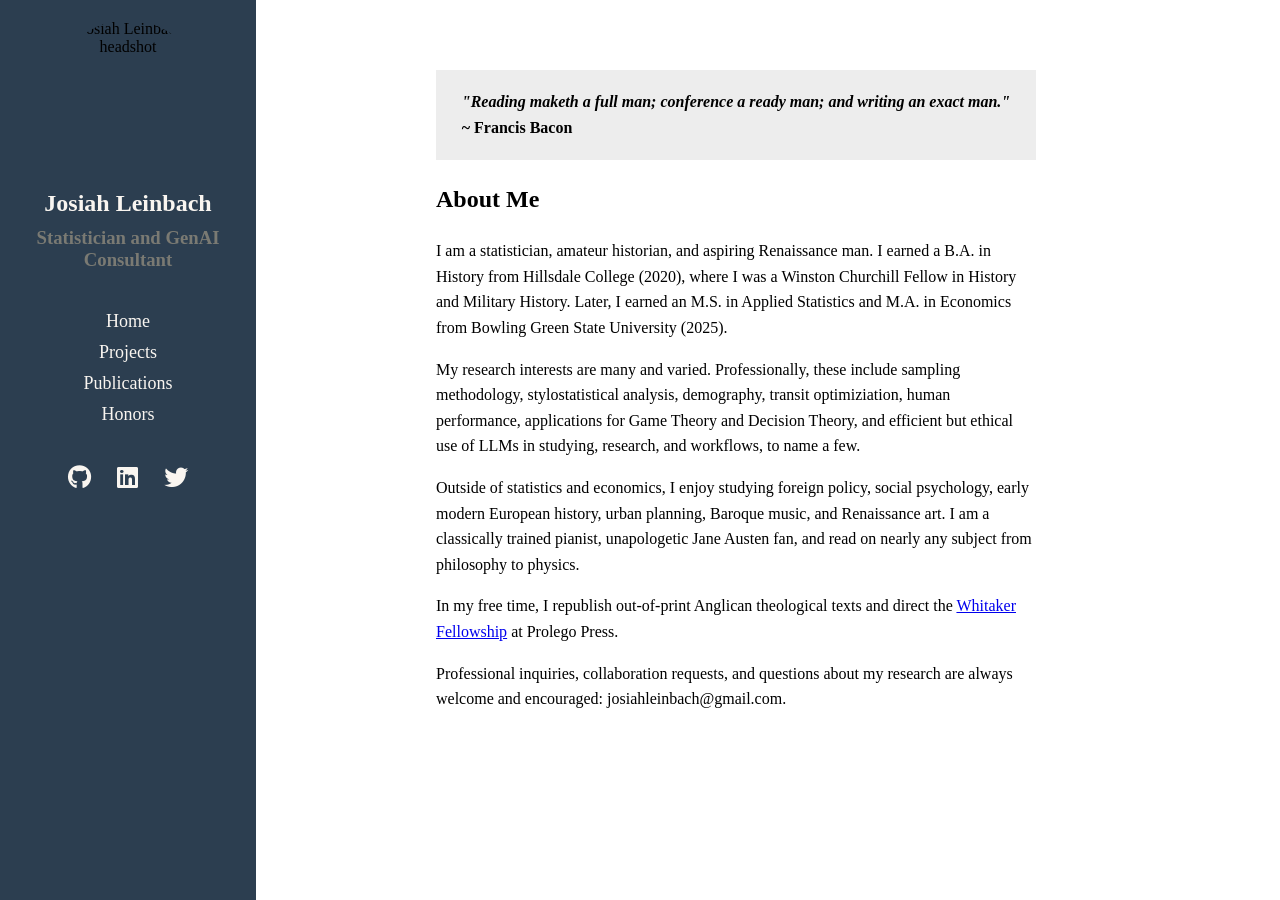
==== index.html @ 21c1dba0 "Added epigraph" ====
<!DOCTYPE html>
<html lang="en">
<head>
    <meta charset="UTF-8">
    <meta name="viewport" content="width=device-width, initial-scale=1.0">
    <title>Josiah Leinbach Professional Portfolio</title>
    <link rel="stylesheet" href="https://cdnjs.cloudflare.com/ajax/libs/font-awesome/6.4.0/css/all.min.css">
    <style>
        body {
            margin: 0;
            font-family: "Gill Sans";
            display: flex;
            height: 100vh;
            overflow: hidden;
        }
        .sidebar {
            width: 20%;
            background-color: #2c3e50;
            padding: 20px;
            box-sizing: border-box;
            display: flex;
            flex-direction: column;
            align-items: center;
            text-align: center;
        }
        .sidebar .headshot {
            width: 150px;
            height: 150px;
            border-radius: 50%;
            object-fit: cover;
            margin-bottom: 20px;
        }
        .sidebar .text-content {
            display: flex;
            flex-direction: column;
            align-items: center;
        }
        .sidebar h1 {
            margin: 0;
            font-size: 24px;
            color: #F9F5F0;
        }
        .sidebar h3 {
            margin: 10px 0;
            color: #7A7A73;
        }
        .sidebar ul {
            list-style: none;
            padding: 0;
            margin: 20px 0;
        }
        .sidebar ul li {
            margin: 10px 0;
        }
        .sidebar ul li a {
            text-decoration: none;
            color: #F9F5F0;
            font-size: 18px;
        }
        .sidebar ul li a:hover {
            text-decoration: underline;
        }
        .social-icons {
            margin-top: 10px;
        }
        .social-icons a {
            color: #F9F5F0;
            font-size: 24px;
            margin: 0 10px;
            text-decoration: none;
        }
        .social-icons a:hover {
            color: #0056b3;
        }
        .main-content {
            width: 75%;
            display: flex;
            flex-direction: column;
            align-items: center;
            padding: 70px;
            box-sizing: border-box;
        }
        .box {
            width: 600px;
            height: 90px;
            background-color: #EDEDED;
            font-family: "Garamond";
            text-align: left;
            display: flex;
            align-items: center;
            justify-content: center;
        }
        .about-me {
            max-width: 600px;
            text-align: left;
            font-size: 16px;
            line-height: 1.6;
        }
    </style>
</head>
<body>
    <div class="sidebar">
        <img src="images/headshot.jpg" alt="Josiah Leinbach's headshot" class="headshot">
        <div class="text-content">
            <h1>Josiah Leinbach</h1>
            <h3>Statistician and GenAI Consultant</h3>
            <ul>
                <li><a href="index.html">Home</a></li>
                <li><a href="projects.html">Projects</a></li>
                <li><a href="publications.html">Publications</a></li>
                <li><a href="honors.html">Honors</a></li>
            </ul>
            <div class="social-icons">
                <a href="https://github.com/josiah-leinbach" target="_blank" aria-label="GitHub">
                  <i class="fab fa-github"></i>
                </a>
                <a href="https://www.linkedin.com/in/josiah-leinbach-333601206/" target="_blank" aria-label="LinkedIn">
                  <i class="fab fa-linkedin"></i>
                </a>
                <a href="https://x.com/EBurke1790" target="_blank" aria-label="Twitter">
                  <i class="fab fa-twitter"></i>
                </a>
            </div>
        </div>
    </div>
    <div class="main-content">
        <div class="about-me">
            <div class="box">
                <p><b><i>"Reading maketh a full man; conference a ready man; and writing an exact man."</i><br>~ Francis Bacon</b></p>
            </div>
            <h2>About Me</h2>
            <p>
            I am a statistician, amateur historian, and aspiring Renaissance man. 
            I earned a B.A. in History from Hillsdale College (2020), where I was a Winston Churchill Fellow in History and Military History.
            Later, I earned an M.S. in Applied Statistics and M.A. in Economics from Bowling Green State University (2025).
        </p>
        <p>
            My research interests are many and varied. Professionally, these include sampling methodology, stylostatistical analysis, 
            demography, transit optimiziation, human performance, applications for Game Theory and Decision Theory, and efficient but 
            ethical use of LLMs in studying, research, and workflows, to name a few.
        </p>
        <p>
            Outside of statistics and economics, I enjoy studying foreign policy, social psychology, early modern European history,
            urban planning, Baroque music, and Renaissance art. I am a classically trained pianist, unapologetic Jane Austen fan, and
            read on nearly any subject from philosophy to physics.
        </p>
        <p>
            In my free time, I republish out-of-print Anglican theological texts and direct the 
            <a href="https://www.prolegopress.com/whitaker-fellowship" title="Whitaker Fellowship" target="_blank" rel="noopener noreferrer">Whitaker Fellowship</a> at Prolego Press.
        </p>
        <p>
            Professional inquiries, collaboration requests, and questions about my research are always welcome and encouraged: josiahleinbach@gmail.com.
        </p>
        </div>
    </div>
</body>
</html>
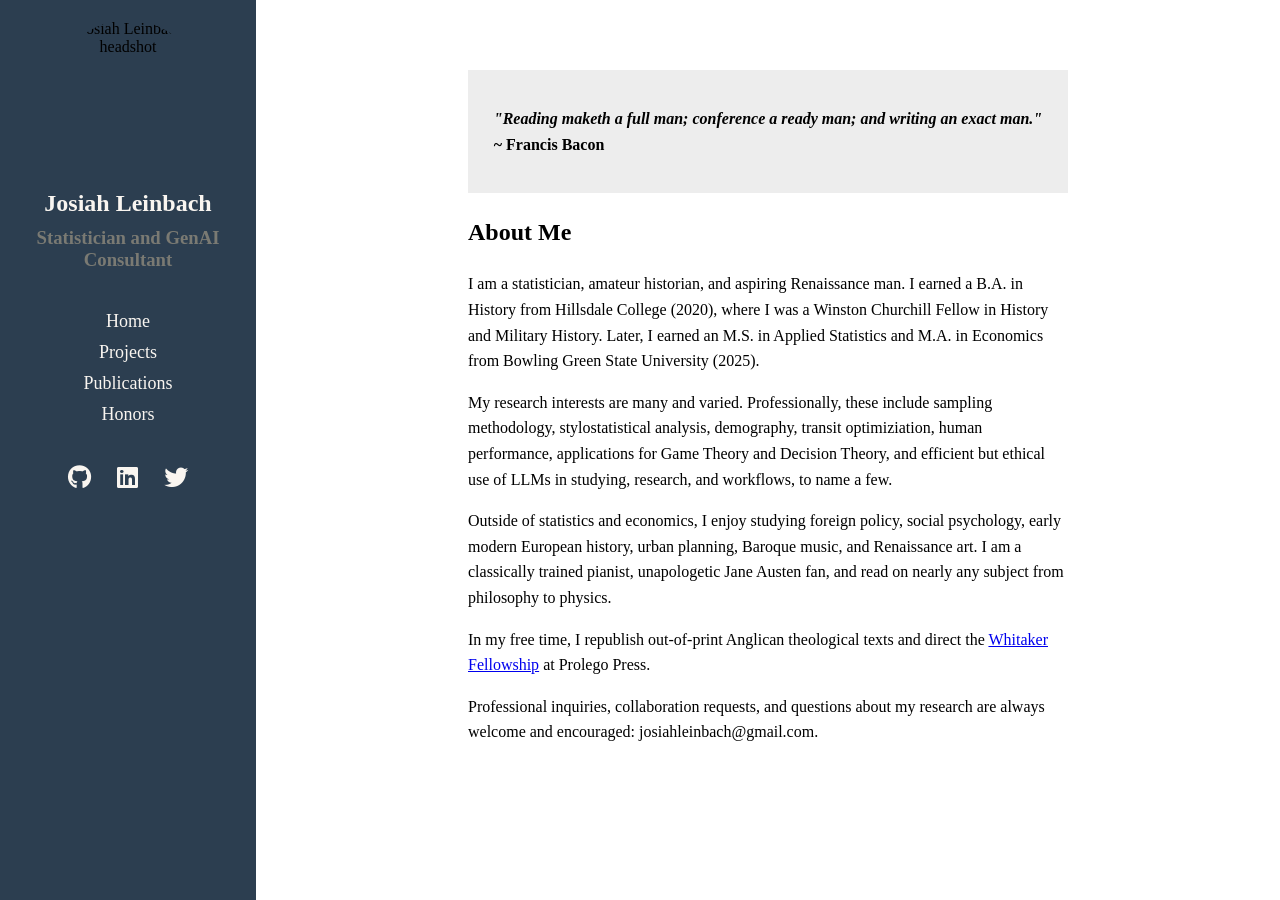
==== commit 4f8f4b3a: "Made mobile responsive" ====
--- a/index.html
+++ b/index.html
@@ -10,11 +10,12 @@
             margin: 0;
             font-family: "Gill Sans";
             display: flex;
-            height: 100vh;
-            overflow: hidden;
+            min-height: 100vh;
+            overflow-x: hidden;
         }
         .sidebar {
             width: 20%;
+            min-width: 250px;
             background-color: #2c3e50;
             padding: 20px;
             box-sizing: border-box;
@@ -73,28 +74,155 @@
             color: #0056b3;
         }
         .main-content {
-            width: 75%;
+            width: 80%;
             display: flex;
             flex-direction: column;
             align-items: center;
             padding: 70px;
             box-sizing: border-box;
+            overflow-y: auto;
         }
         .box {
-            width: 600px;
-            height: 90px;
+            width: 100%;
+            max-width: 600px;
+            min-height: 90px;
             background-color: #EDEDED;
             font-family: "Garamond";
             text-align: left;
             display: flex;
             align-items: center;
             justify-content: center;
+            padding: 20px;
+            box-sizing: border-box;
         }
         .about-me {
             max-width: 600px;
+            width: 100%;
             text-align: left;
             font-size: 16px;
             line-height: 1.6;
+        }
+
+        /* Mobile Styles */
+        @media screen and (max-width: 768px) {
+            body {
+                flex-direction: column;
+                height: auto;
+            }
+            
+            .sidebar {
+                width: 100%;
+                min-width: auto;
+                padding: 15px;
+                order: 1;
+            }
+            
+            .sidebar .headshot {
+                width: 120px;
+                height: 120px;
+                margin-bottom: 15px;
+            }
+            
+            .sidebar h1 {
+                font-size: 20px;
+            }
+            
+            .sidebar h3 {
+                font-size: 16px;
+                margin: 5px 0;
+            }
+            
+            .sidebar ul {
+                display: flex;
+                flex-wrap: wrap;
+                justify-content: center;
+                margin: 15px 0;
+            }
+            
+            .sidebar ul li {
+                margin: 5px 15px;
+            }
+            
+            .sidebar ul li a {
+                font-size: 16px;
+            }
+            
+            .social-icons a {
+                font-size: 20px;
+                margin: 0 8px;
+            }
+            
+            .main-content {
+                width: 100%;
+                padding: 20px;
+                order: 2;
+            }
+            
+            .box {
+                padding: 15px;
+                min-height: auto;
+            }
+            
+            .box p {
+                font-size: 14px;
+            }
+            
+            .about-me {
+                font-size: 15px;
+            }
+            
+            .about-me h2 {
+                font-size: 20px;
+            }
+        }
+
+        /* Small Mobile Styles */
+        @media screen and (max-width: 480px) {
+            .sidebar {
+                padding: 10px;
+            }
+            
+            .sidebar .headshot {
+                width: 100px;
+                height: 100px;
+            }
+            
+            .sidebar h1 {
+                font-size: 18px;
+            }
+            
+            .sidebar h3 {
+                font-size: 14px;
+            }
+            
+            .sidebar ul li a {
+                font-size: 14px;
+            }
+            
+            .social-icons a {
+                font-size: 18px;
+                margin: 0 6px;
+            }
+            
+            .main-content {
+                padding: 15px;
+            }
+            
+            .box {
+                padding: 12px;
+            }
+            
+            .box p {
+                font-size: 13px;
+            }
+            
+            .about-me {
+                font-size: 14px;
+            }
+            
+            .about-me h2 {
+                font-size: 18px;
+            }
         }
     </style>
 </head>
@@ -105,7 +233,7 @@
             <h1>Josiah Leinbach</h1>
             <h3>Statistician and GenAI Consultant</h3>
             <ul>
-                <li><a href="index.html">Home</a></li>
+                <li><a href="/">Home</a></li>
                 <li><a href="projects.html">Projects</a></li>
                 <li><a href="publications.html">Publications</a></li>
                 <li><a href="honors.html">Honors</a></li>
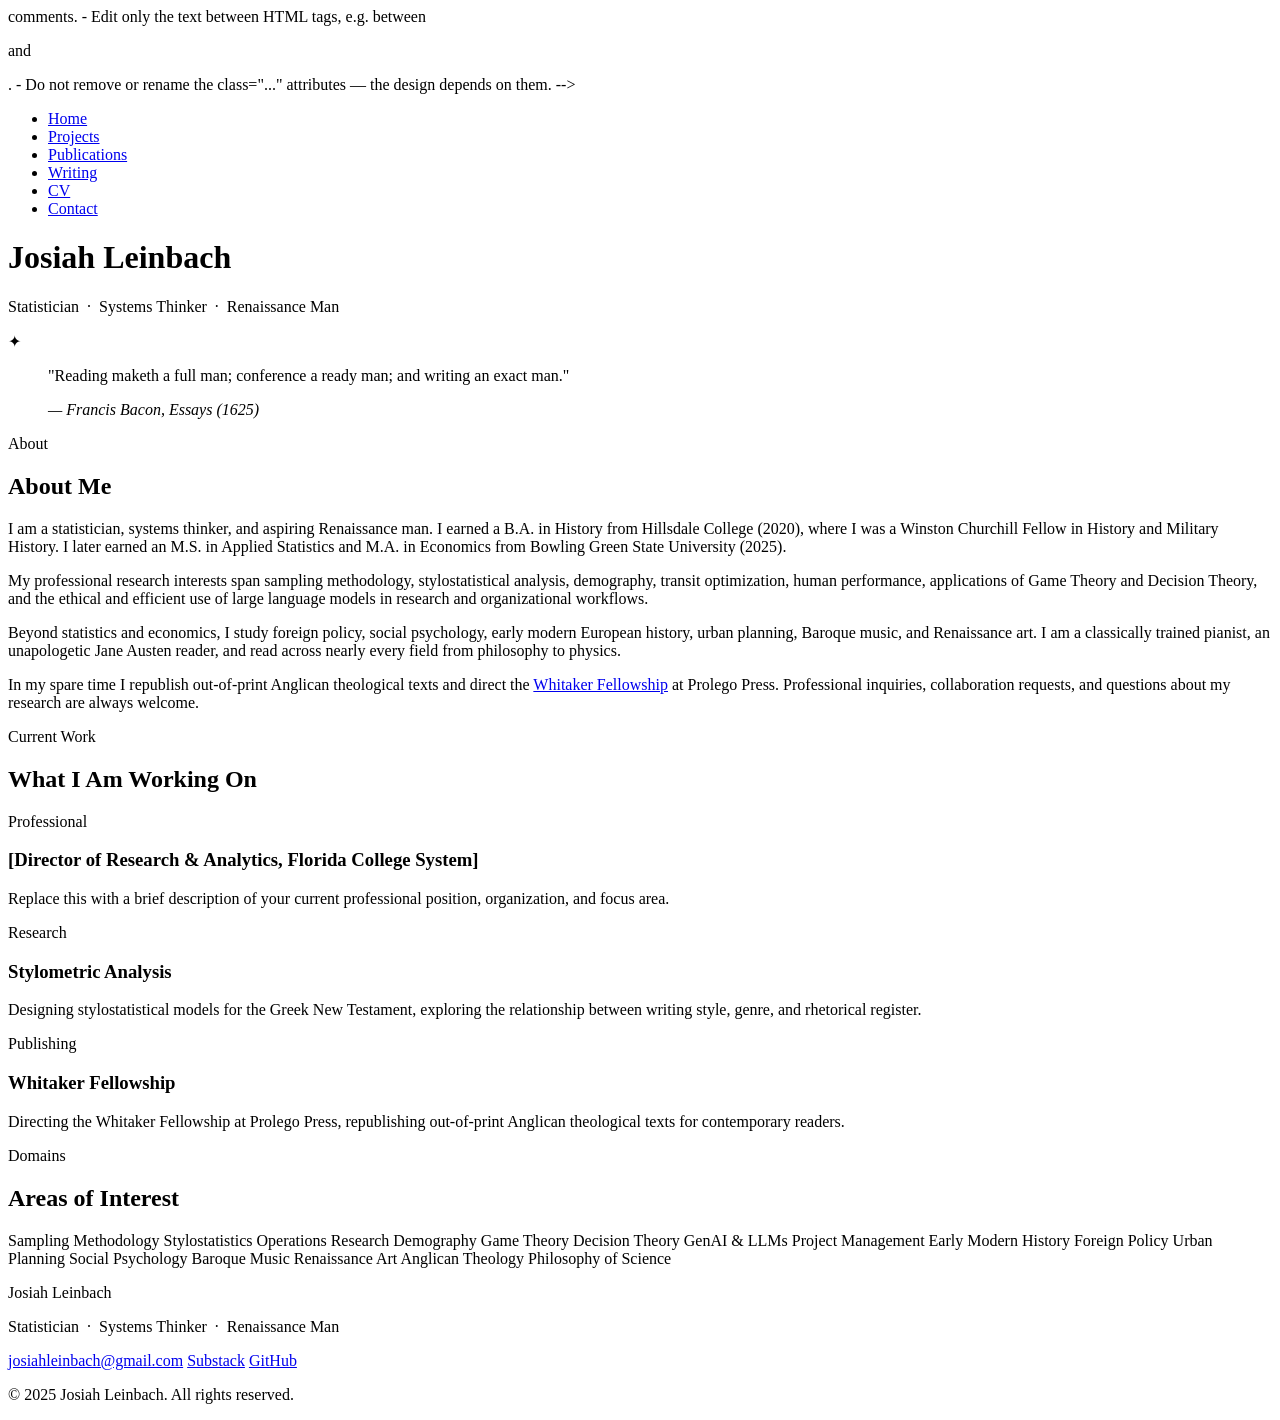
==== commit 9f06ccff: "Website redesign" ====
--- a/index.html
+++ b/index.html
@@ -1,285 +1,295 @@
 <!DOCTYPE html>
+<!--
+  JOSIAH LEINBACH — PROFESSIONAL PORTFOLIO
+  index.html — Home Page
+
+  FILE STRUCTURE:
+  - This file (index.html) contains your content and page structure.
+  - styles.css (separate file) contains all visual design rules.
+  - Both files must be in the same folder for the design to load.
+
+  TO EDIT YOUR CONTENT:
+  - Find the section you want to change by looking for the <!-- SECTION: ... --> comments.
+  - Edit only the text between HTML tags, e.g. between <p> and </p>.
+  - Do not remove or rename the class="..." attributes — the design depends on them.
+-->
 <html lang="en">
+
 <head>
-    <meta charset="UTF-8">
-    <meta name="viewport" content="width=device-width, initial-scale=1.0">
-    <title>Josiah Leinbach Professional Portfolio</title>
-    <link rel="stylesheet" href="https://cdnjs.cloudflare.com/ajax/libs/font-awesome/6.4.0/css/all.min.css">
-    <style>
-        body {
-            margin: 0;
-            font-family: "Gill Sans";
-            display: flex;
-            min-height: 100vh;
-            overflow-x: hidden;
-        }
-        .sidebar {
-            width: 20%;
-            min-width: 250px;
-            background-color: #2c3e50;
-            padding: 20px;
-            box-sizing: border-box;
-            display: flex;
-            flex-direction: column;
-            align-items: center;
-            text-align: center;
-        }
-        .sidebar .headshot {
-            width: 150px;
-            height: 150px;
-            border-radius: 50%;
-            object-fit: cover;
-            margin-bottom: 20px;
-        }
-        .sidebar .text-content {
-            display: flex;
-            flex-direction: column;
-            align-items: center;
-        }
-        .sidebar h1 {
-            margin: 0;
-            font-size: 24px;
-            color: #F9F5F0;
-        }
-        .sidebar h3 {
-            margin: 10px 0;
-            color: #7A7A73;
-        }
-        .sidebar ul {
-            list-style: none;
-            padding: 0;
-            margin: 20px 0;
-        }
-        .sidebar ul li {
-            margin: 10px 0;
-        }
-        .sidebar ul li a {
-            text-decoration: none;
-            color: #F9F5F0;
-            font-size: 18px;
-        }
-        .sidebar ul li a:hover {
-            text-decoration: underline;
-        }
-        .social-icons {
-            margin-top: 10px;
-        }
-        .social-icons a {
-            color: #F9F5F0;
-            font-size: 24px;
-            margin: 0 10px;
-            text-decoration: none;
-        }
-        .social-icons a:hover {
-            color: #0056b3;
-        }
-        .main-content {
-            width: 80%;
-            display: flex;
-            flex-direction: column;
-            align-items: center;
-            padding: 70px;
-            box-sizing: border-box;
-            overflow-y: auto;
-        }
-        .box {
-            width: 100%;
-            max-width: 600px;
-            min-height: 90px;
-            background-color: #EDEDED;
-            font-family: "Garamond";
-            text-align: left;
-            display: flex;
-            align-items: center;
-            justify-content: center;
-            padding: 20px;
-            box-sizing: border-box;
-        }
-        .about-me {
-            max-width: 600px;
-            width: 100%;
-            text-align: left;
-            font-size: 16px;
-            line-height: 1.6;
-        }
-
-        /* Mobile Styles */
-        @media screen and (max-width: 768px) {
-            body {
-                flex-direction: column;
-                height: auto;
-            }
-            
-            .sidebar {
-                width: 100%;
-                min-width: auto;
-                padding: 15px;
-                order: 1;
-            }
-            
-            .sidebar .headshot {
-                width: 120px;
-                height: 120px;
-                margin-bottom: 15px;
-            }
-            
-            .sidebar h1 {
-                font-size: 20px;
-            }
-            
-            .sidebar h3 {
-                font-size: 16px;
-                margin: 5px 0;
-            }
-            
-            .sidebar ul {
-                display: flex;
-                flex-wrap: wrap;
-                justify-content: center;
-                margin: 15px 0;
-            }
-            
-            .sidebar ul li {
-                margin: 5px 15px;
-            }
-            
-            .sidebar ul li a {
-                font-size: 16px;
-            }
-            
-            .social-icons a {
-                font-size: 20px;
-                margin: 0 8px;
-            }
-            
-            .main-content {
-                width: 100%;
-                padding: 20px;
-                order: 2;
-            }
-            
-            .box {
-                padding: 15px;
-                min-height: auto;
-            }
-            
-            .box p {
-                font-size: 14px;
-            }
-            
-            .about-me {
-                font-size: 15px;
-            }
-            
-            .about-me h2 {
-                font-size: 20px;
-            }
-        }
-
-        /* Small Mobile Styles */
-        @media screen and (max-width: 480px) {
-            .sidebar {
-                padding: 10px;
-            }
-            
-            .sidebar .headshot {
-                width: 100px;
-                height: 100px;
-            }
-            
-            .sidebar h1 {
-                font-size: 18px;
-            }
-            
-            .sidebar h3 {
-                font-size: 14px;
-            }
-            
-            .sidebar ul li a {
-                font-size: 14px;
-            }
-            
-            .social-icons a {
-                font-size: 18px;
-                margin: 0 6px;
-            }
-            
-            .main-content {
-                padding: 15px;
-            }
-            
-            .box {
-                padding: 12px;
-            }
-            
-            .box p {
-                font-size: 13px;
-            }
-            
-            .about-me {
-                font-size: 14px;
-            }
-            
-            .about-me h2 {
-                font-size: 18px;
-            }
-        }
-    </style>
+  <!-- ============================================================
+    META TAGS: These lines tell browsers and search engines
+    basic information about your page. Update the description
+    to reflect your current professional focus.
+  ============================================================ -->
+  <meta charset="UTF-8">
+  <meta name="viewport" content="width=device-width, initial-scale=1.0">
+  <meta name="description" content="Josiah Leinbach — Statistician, Systems Thinker, and Renaissance Man. Professional portfolio.">
+  <title>Josiah Leinbach</title>
+
+  <!-- ============================================================
+    GOOGLE FONTS: Loads Cormorant Garamond (the main serif font
+    for headings and body) from Google's servers. The browser
+    downloads this automatically — you don't need to install
+    anything. The | separates the two font families requested.
+    "display=swap" means your text shows immediately in a fallback
+    font while Cormorant loads, preventing a blank flash.
+  ============================================================ -->
+  <link href="https://fonts.googleapis.com/css2?family=Cormorant+Garamond:ital,wght@0,300;0,400;0,600;1,300;1,400&display=swap" rel="stylesheet">
+
+  <!-- ============================================================
+    STYLESHEET LINK: Tells the browser to load your CSS file.
+    "href" is the filename — if you rename styles.css, update
+    this line to match.
+  ============================================================ -->
+  <link rel="stylesheet" href="styles.css">
 </head>
+
 <body>
-    <div class="sidebar">
-        <img src="images/headshot.jpg" alt="Josiah Leinbach's headshot" class="headshot">
-        <div class="text-content">
-            <h1>Josiah Leinbach</h1>
-            <h3>Statistician and GenAI Consultant</h3>
-            <ul>
-                <li><a href="/">Home</a></li>
-                <li><a href="projects.html">Projects</a></li>
-                <li><a href="publications.html">Publications</a></li>
-                <li><a href="honors.html">Honors</a></li>
-            </ul>
-            <div class="social-icons">
-                <a href="https://github.com/josiah-leinbach" target="_blank" aria-label="GitHub">
-                  <i class="fab fa-github"></i>
-                </a>
-                <a href="https://www.linkedin.com/in/josiah-leinbach-333601206/" target="_blank" aria-label="LinkedIn">
-                  <i class="fab fa-linkedin"></i>
-                </a>
-                <a href="https://x.com/EBurke1790" target="_blank" aria-label="Twitter">
-                  <i class="fab fa-twitter"></i>
-                </a>
-            </div>
+
+  <!-- ============================================================
+    SECTION: NAVIGATION
+    The site-wide navigation bar. It appears at the top of every
+    page. To add or remove pages, copy or delete an <a> tag.
+    The "aria-label" attribute helps screen readers identify
+    this as the main navigation.
+  ============================================================ -->
+  <nav aria-label="Main navigation">
+    <ul>
+      <!-- "active" class highlights the current page in the nav.
+           Move this class to the matching link on each page. -->
+      <li><a href="index.html" class="active">Home</a></li>
+      <li><a href="projects.html">Projects</a></li>
+      <li><a href="publications.html">Publications</a></li>
+      <li><a href="writing.html">Writing</a></li>
+      <li><a href="cv.html">CV</a></li>
+      <li><a href="contact.html">Contact</a></li>
+    </ul>
+  </nav>
+
+  <!-- ============================================================
+    PAGE WRAPPER: A container div that limits the maximum width
+    of the content and centers it on wide screens. The class
+    "page-wrapper" is styled in styles.css.
+  ============================================================ -->
+  <div class="page-wrapper">
+
+    <!-- ==========================================================
+      SECTION: HERO
+      The top portion of the home page — your name, subtitle,
+      and the Bacon epigraph. This is the first thing visitors see.
+
+      Design notes:
+      - Your name is in large Cormorant Garamond (via CSS).
+      - The subtitle is in Gill Sans (system font), widely tracked.
+      - The ornament (✦) is a typographic fleuron — a small
+        decorative element used in classical book design to
+        separate sections. It can be changed to · or § or removed.
+      - The epigraph and its attribution are styled separately
+        so they can be colored and sized differently.
+    ========================================================== -->
+    <header class="hero">
+
+      <!-- Your name: edit the text here to change how it displays -->
+      <h1 class="hero-name">Josiah Leinbach</h1>
+
+      <!-- Subtitle: the three titles separated by mid-dots (·)
+           The · character is a Unicode "middle dot" (U+00B7).
+           You can copy-paste it if you need to change the text. -->
+      <p class="hero-subtitle">
+        Statistician&ensp;·&ensp;Systems Thinker&ensp;·&ensp;Renaissance Man
+      </p>
+
+      <!-- Ornamental rule: a thin horizontal line with a gold
+           fleuron at the center. This is built entirely in CSS
+           using the ::before and ::after pseudo-elements —
+           you don't need to change anything here to style it. -->
+      <div class="ornamental-rule">
+        <span class="ornament">✦</span>
+      </div>
+
+      <!-- Epigraph: the Bacon quotation. The <blockquote> tag
+           is the semantically correct HTML element for quotations.
+           <cite> marks the attribution. -->
+      <blockquote class="epigraph">
+        <p>"Reading maketh a full man; conference a ready man; and writing an exact man."</p>
+        <cite>— Francis Bacon, <em>Essays</em> (1625)</cite>
+      </blockquote>
+
+    </header>
+
+    <!-- ==========================================================
+      SECTION: ABOUT
+      Your biographical paragraph. This uses your existing About
+      Me text, lightly reframed for a professional audience.
+
+      The <section> tag groups related content. The "aria-label"
+      attribute names it for screen readers. The class "content-section"
+      applies shared spacing rules defined in styles.css.
+    ========================================================== -->
+    <section class="content-section" aria-label="About">
+
+      <!-- Section label: appears above the heading in small caps,
+           in gold. This is the Gill Sans "signpost" role. -->
+      <p class="section-label">About</p>
+
+      <!-- Section heading: the large serif title for this section -->
+      <h2 class="section-heading">About Me</h2>
+
+      <!-- Body text: your About content. Edit freely within
+           the <p> tags. Each <p> is a new paragraph. -->
+      <div class="prose">
+        <p>
+          I am a statistician, systems thinker, and aspiring Renaissance man.
+          I earned a B.A. in History from Hillsdale College (2020), where I was
+          a Winston Churchill Fellow in History and Military History. I later earned
+          an M.S. in Applied Statistics and M.A. in Economics from Bowling Green
+          State University (2025).
+        </p>
+        <p>
+          My professional research interests span sampling methodology,
+          stylostatistical analysis, demography, transit optimization, human
+          performance, applications of Game Theory and Decision Theory, and the
+          ethical and efficient use of large language models in research and
+          organizational workflows.
+        </p>
+        <p>
+          Beyond statistics and economics, I study foreign policy, social psychology,
+          early modern European history, urban planning, Baroque music, and
+          Renaissance art. I am a classically trained pianist, an unapologetic
+          Jane Austen reader, and read across nearly every field from philosophy
+          to physics.
+        </p>
+        <p>
+          In my spare time I republish out-of-print Anglican theological texts and
+          direct the <a href="https://www.prolegopress.com/whitaker-fellowship" target="_blank" rel="noopener">Whitaker Fellowship</a>
+          at Prolego Press. Professional inquiries, collaboration requests, and
+          questions about my research are always welcome.
+        </p>
+      </div>
+
+    </section>
+
+    <!-- ==========================================================
+      SECTION: CURRENT WORK
+      A brief summary of what you are doing professionally right
+      now. This section is important for a professional audience —
+      it answers the immediate question "what does this person
+      actually do?" Replace the placeholder text with your
+      current role and focus areas.
+
+      TO CUSTOMIZE: Replace the text in the three <div class="work-item">
+      blocks with your actual current work. Add or remove blocks
+      as needed by copying or deleting a full <div class="work-item">
+      ... </div> block.
+    ========================================================== -->
+    <section class="content-section" aria-label="Current work">
+
+      <p class="section-label">Current Work</p>
+      <h2 class="section-heading">What I Am Working On</h2>
+
+      <!-- Work items grid: three cards displayed side by side
+           on desktop, stacked on mobile. -->
+      <div class="work-grid">
+
+        <!-- Work item 1: replace with your current role -->
+        <div class="work-item">
+          <!-- Small discipline tag above the title -->
+          <p class="work-tag">Professional</p>
+          <!-- Title of the role or project -->
+          <h3 class="work-title">[Director of Research & Analytics, Florida College System]</h3>
+          <!-- One or two sentences describing what you do -->
+          <p class="work-desc">Replace this with a brief description of your current professional position, organization, and focus area.</p>
         </div>
+
+        <!-- Work item 2: replace with a current research focus -->
+        <div class="work-item">
+          <p class="work-tag">Research</p>
+          <h3 class="work-title">Stylometric Analysis</h3>
+          <p class="work-desc">Designing stylostatistical models for the Greek New Testament, exploring the relationship between writing style, genre, and rhetorical register.</p>
+        </div>
+
+        <!-- Work item 3: replace with a current personal project -->
+        <div class="work-item">
+          <p class="work-tag">Publishing</p>
+          <h3 class="work-title">Whitaker Fellowship</h3>
+          <p class="work-desc">Directing the Whitaker Fellowship at Prolego Press, republishing out-of-print Anglican theological texts for contemporary readers.</p>
+        </div>
+
+      </div>
+
+    </section>
+
+    <!-- ==========================================================
+      SECTION: AREAS OF INTEREST
+      A compact list of your professional and intellectual domains.
+      This gives a fast visual summary of your breadth — important
+      for the Renaissance man identity. Displayed as a wrapped
+      row of pill-shaped tags.
+
+      TO CUSTOMIZE: Add or remove <span class="interest-tag">
+      elements. Keep labels short — two to four words each.
+    ========================================================== -->
+    <section class="content-section" aria-label="Areas of interest">
+
+      <p class="section-label">Domains</p>
+      <h2 class="section-heading">Areas of Interest</h2>
+
+      <div class="interests-grid">
+        <!-- Professional interests -->
+        <span class="interest-tag">Sampling Methodology</span>
+        <span class="interest-tag">Stylostatistics</span>
+        <span class="interest-tag">Operations Research</span>
+        <span class="interest-tag">Demography</span>
+        <span class="interest-tag">Game Theory</span>
+        <span class="interest-tag">Decision Theory</span>
+        <span class="interest-tag">GenAI &amp; LLMs</span>
+        <span class="interest-tag">Project Management</span>
+        <!-- Intellectual interests -->
+        <span class="interest-tag">Early Modern History</span>
+        <span class="interest-tag">Foreign Policy</span>
+        <span class="interest-tag">Urban Planning</span>
+        <span class="interest-tag">Social Psychology</span>
+        <span class="interest-tag">Baroque Music</span>
+        <span class="interest-tag">Renaissance Art</span>
+        <span class="interest-tag">Anglican Theology</span>
+        <span class="interest-tag">Philosophy of Science</span>
+      </div>
+
+    </section>
+
+  </div><!-- end .page-wrapper -->
+
+  <!-- ============================================================
+    FOOTER: Appears at the bottom of every page. Contains your
+    contact email and links to external profiles.
+
+    <a href="mailto:..."> opens the visitor's email client.
+    target="_blank" opens links in a new browser tab.
+    rel="noopener" is a security best practice for external links.
+
+    TO CUSTOMIZE: Update the email address and add or remove
+    the external profile links as needed.
+  ============================================================ -->
+  <footer>
+    <div class="footer-inner">
+
+      <!-- Footer name and tagline -->
+      <p class="footer-name">Josiah Leinbach</p>
+      <p class="footer-tagline">Statistician&ensp;·&ensp;Systems Thinker&ensp;·&ensp;Renaissance Man</p>
+
+      <!-- Contact and external links -->
+      <nav class="footer-links" aria-label="Footer navigation">
+        <a href="mailto:josiahleinbach@gmail.com">josiahleinbach@gmail.com</a>
+        <a href="https://josiahleinbach.substack.com" target="_blank" rel="noopener">Substack</a>
+        <a href="https://github.com/josiah-leinbach" target="_blank" rel="noopener">GitHub</a>
+      </nav>
+
+      <!-- Copyright line. Update the year manually each January,
+           or ask about a JavaScript solution to do it automatically. -->
+      <p class="footer-copy">&copy; 2025 Josiah Leinbach. All rights reserved.</p>
+
     </div>
-    <div class="main-content">
-        <div class="about-me">
-            <div class="box">
-                <p><b><i>"Reading maketh a full man; conference a ready man; and writing an exact man."</i><br>~ Francis Bacon</b></p>
-            </div>
-            <h2>About Me</h2>
-            <p>
-            I am a statistician, amateur historian, and aspiring Renaissance man. 
-            I earned a B.A. in History from Hillsdale College (2020), where I was a Winston Churchill Fellow in History and Military History.
-            Later, I earned an M.S. in Applied Statistics and M.A. in Economics from Bowling Green State University (2025).
-        </p>
-        <p>
-            My research interests are many and varied. Professionally, these include sampling methodology, stylostatistical analysis, 
-            demography, transit optimiziation, human performance, applications for Game Theory and Decision Theory, and efficient but 
-            ethical use of LLMs in studying, research, and workflows, to name a few.
-        </p>
-        <p>
-            Outside of statistics and economics, I enjoy studying foreign policy, social psychology, early modern European history,
-            urban planning, Baroque music, and Renaissance art. I am a classically trained pianist, unapologetic Jane Austen fan, and
-            read on nearly any subject from philosophy to physics.
-        </p>
-        <p>
-            In my free time, I republish out-of-print Anglican theological texts and direct the 
-            <a href="https://www.prolegopress.com/whitaker-fellowship" title="Whitaker Fellowship" target="_blank" rel="noopener noreferrer">Whitaker Fellowship</a> at Prolego Press.
-        </p>
-        <p>
-            Professional inquiries, collaboration requests, and questions about my research are always welcome and encouraged: josiahleinbach@gmail.com.
-        </p>
-        </div>
-    </div>
+  </footer>
+
 </body>
 </html>
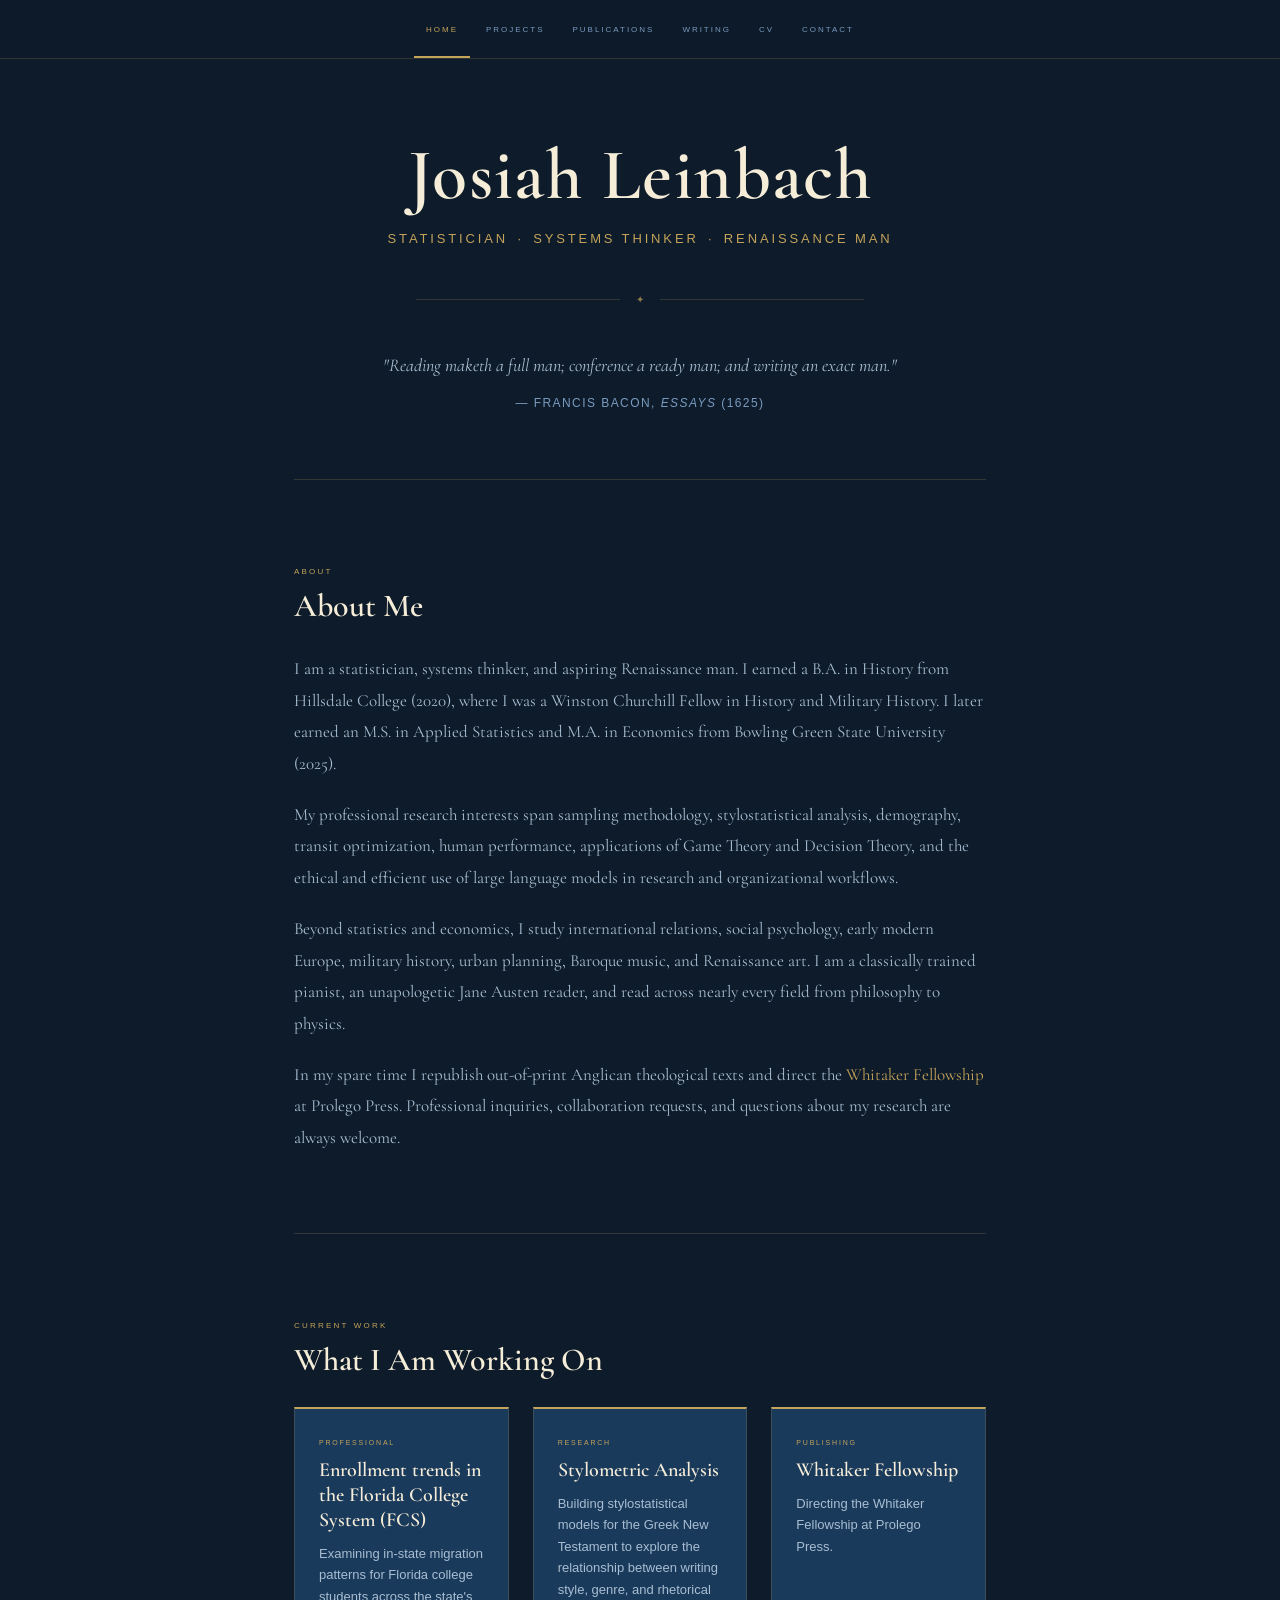
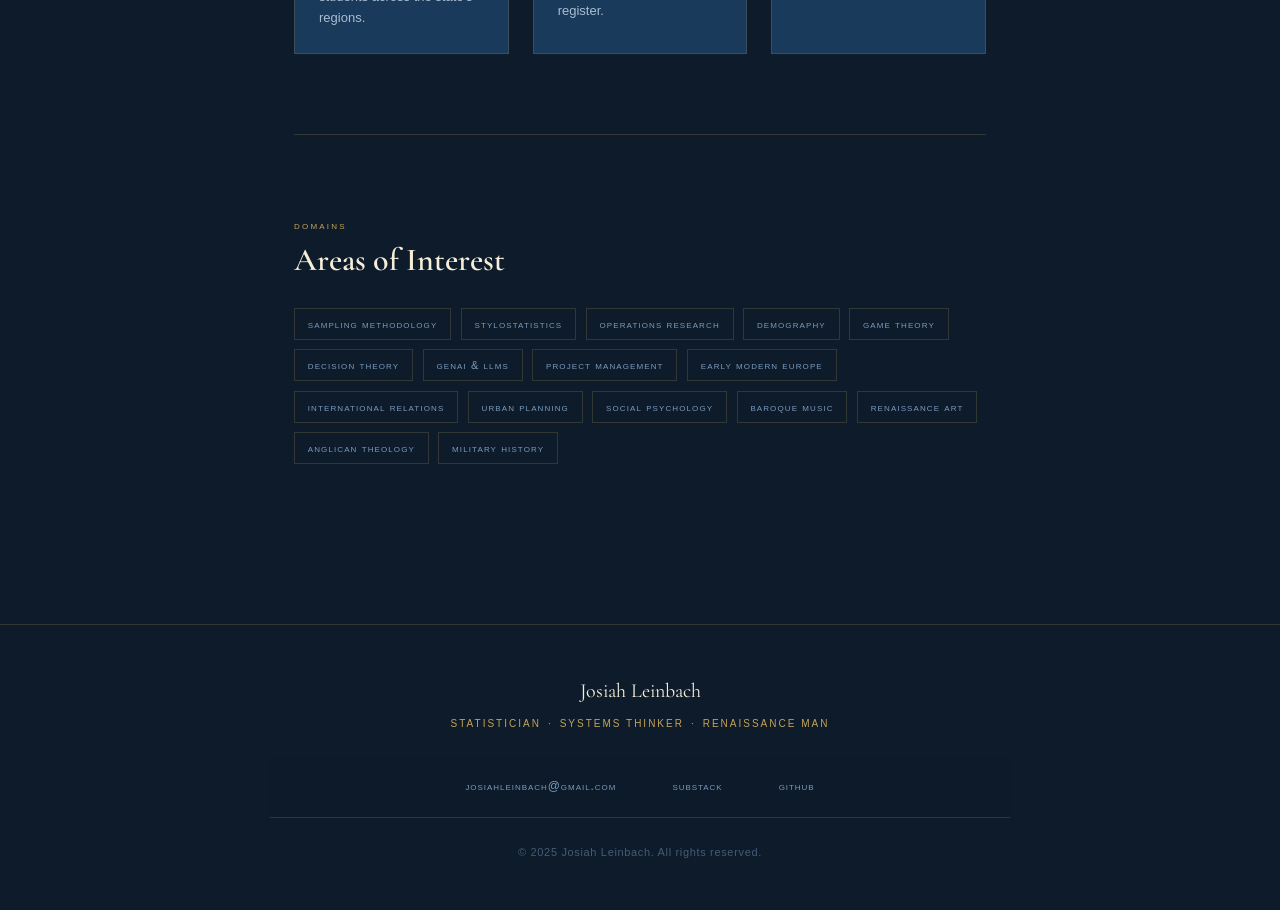
==== commit 36f84ffd: "Update index.html" ====
--- a/index.html
+++ b/index.html
@@ -9,7 +9,7 @@
   - Both files must be in the same folder for the design to load.
 
   TO EDIT YOUR CONTENT:
-  - Find the section you want to change by looking for the <!-- SECTION: ... --> comments.
+  - Find the section you want to change by looking for the section comments.
   - Edit only the text between HTML tags, e.g. between <p> and </p>.
   - Do not remove or rename the class="..." attributes — the design depends on them.
 -->
@@ -143,7 +143,7 @@
           I earned a B.A. in History from Hillsdale College (2020), where I was
           a Winston Churchill Fellow in History and Military History. I later earned
           an M.S. in Applied Statistics and M.A. in Economics from Bowling Green
-          State University (2025).
+          State University (2025). 
         </p>
         <p>
           My professional research interests span sampling methodology,
@@ -153,8 +153,8 @@
           organizational workflows.
         </p>
         <p>
-          Beyond statistics and economics, I study foreign policy, social psychology,
-          early modern European history, urban planning, Baroque music, and
+          Beyond statistics and economics, I study international relations, social psychology,
+          early modern Europe, military history, urban planning, Baroque music, and
           Renaissance art. I am a classically trained pianist, an unapologetic
           Jane Austen reader, and read across nearly every field from philosophy
           to physics.
@@ -196,23 +196,23 @@
           <!-- Small discipline tag above the title -->
           <p class="work-tag">Professional</p>
           <!-- Title of the role or project -->
-          <h3 class="work-title">[Director of Research & Analytics, Florida College System]</h3>
+          <h3 class="work-title">Enrollment trends in the Florida College System (FCS)</h3>
           <!-- One or two sentences describing what you do -->
-          <p class="work-desc">Replace this with a brief description of your current professional position, organization, and focus area.</p>
+          <p class="work-desc">Examining in-state migration patterns for Florida college students across the state's regions.</p>
         </div>
 
         <!-- Work item 2: replace with a current research focus -->
         <div class="work-item">
           <p class="work-tag">Research</p>
           <h3 class="work-title">Stylometric Analysis</h3>
-          <p class="work-desc">Designing stylostatistical models for the Greek New Testament, exploring the relationship between writing style, genre, and rhetorical register.</p>
+          <p class="work-desc">Building stylostatistical models for the Greek New Testament to explore the relationship between writing style, genre, and rhetorical register.</p>
         </div>
 
         <!-- Work item 3: replace with a current personal project -->
         <div class="work-item">
           <p class="work-tag">Publishing</p>
           <h3 class="work-title">Whitaker Fellowship</h3>
-          <p class="work-desc">Directing the Whitaker Fellowship at Prolego Press, republishing out-of-print Anglican theological texts for contemporary readers.</p>
+          <p class="work-desc">Directing the Whitaker Fellowship at Prolego Press.</p>
         </div>
 
       </div>
@@ -245,14 +245,14 @@
         <span class="interest-tag">GenAI &amp; LLMs</span>
         <span class="interest-tag">Project Management</span>
         <!-- Intellectual interests -->
-        <span class="interest-tag">Early Modern History</span>
-        <span class="interest-tag">Foreign Policy</span>
+        <span class="interest-tag">Early Modern Europe</span>
+        <span class="interest-tag">International Relations</span>
         <span class="interest-tag">Urban Planning</span>
         <span class="interest-tag">Social Psychology</span>
         <span class="interest-tag">Baroque Music</span>
         <span class="interest-tag">Renaissance Art</span>
         <span class="interest-tag">Anglican Theology</span>
-        <span class="interest-tag">Philosophy of Science</span>
+        <span class="interest-tag">Military History</span>
       </div>
 
     </section>
--- a/styles.css
+++ b/styles.css
@@ -0,0 +1,608 @@
+/*
+  JOSIAH LEINBACH — PROFESSIONAL PORTFOLIO
+  styles.css — Visual Design
+
+  HOW THIS FILE IS ORGANIZED:
+  1. Design Tokens (CSS Variables) — your color palette and fonts in one place
+  2. Reset & Base — removes browser default styles, sets sensible defaults
+  3. Typography — font sizes, weights, and line heights
+  4. Navigation — the top nav bar
+  5. Page Wrapper — the centered content container
+  6. Hero Section — name, subtitle, ornament, epigraph
+  7. Content Sections — shared rules for all sections below the hero
+  8. Work Grid — the "Current Work" three-card layout
+  9. Interests Grid — the pill-shaped domain tags
+  10. Footer — the bottom bar
+  11. Responsive Design — adjustments for smaller screens (tablets, phones)
+
+  HOW TO MAKE COMMON CHANGES:
+  - Change a color: find it in Section 1 (Design Tokens) and update the hex value.
+  - Change a font size: find the relevant selector in its section and update font-size.
+  - Adjust spacing: look for "padding" or "margin" properties.
+  - Change the max content width: update --max-width in Section 1.
+*/
+
+
+/* ================================================================
+  1. DESIGN TOKENS (CSS VARIABLES)
+
+  CSS variables (also called "custom properties") store values
+  you use repeatedly. If you want to change your accent color
+  from gold to something else, you change it once here and it
+  updates everywhere on the site automatically.
+
+  Syntax: --variable-name: value;
+  Usage: color: var(--color-accent);
+================================================================ */
+
+:root {
+
+  /* --- Color Palette: Midnight Navy (Palette A) --- */
+  --color-bg:          #0D1B2A;  /* Page background — near-black navy */
+  --color-surface:     #1A3A5C;  /* Card / panel background — deep navy */
+  --color-surface-alt: #122333;  /* Slightly lighter than bg, for subtle variation */
+  --color-accent:      #C4A35A;  /* Antique gold — links, labels, ornaments */
+  --color-accent-dim:  rgba(196, 163, 90, 0.2); /* Gold at low opacity — borders, rules */
+  --color-text-primary:#F5EDD8;  /* Vellum — headings and high-emphasis text */
+  --color-text-body:   #A8BDD1;  /* Steel blue — body paragraphs */
+  --color-text-muted:  #7A9BBF;  /* Dimmer steel blue — dates, metadata, footer */
+
+  /* --- Typography --- */
+  /* Cormorant Garamond: loaded from Google Fonts in index.html */
+  --font-serif: "Cormorant Garamond", "Garamond", "Georgia", serif;
+
+  /* Gill Sans: a system font — present on macOS and most Windows machines.
+     The stack provides fallbacks for systems without it:
+     "Gill Sans MT" is the Windows name for the same face.
+     "Trebuchet MS" is a reasonable humanist sans fallback.
+     "Libre Franklin" would be inserted here if you add it via Google Fonts. */
+  --font-sans: "Gill Sans", "Gill Sans MT", "Trebuchet MS", "Libre Franklin", sans-serif;
+
+  /* --- Layout --- */
+  --max-width: 740px;   /* Maximum content width — keeps lines readable */
+  --section-gap: 5rem;  /* Vertical space between sections */
+}
+
+
+/* ================================================================
+  2. RESET & BASE STYLES
+
+  Browsers apply their own default styles (margins, padding, font
+  sizes) that differ across Chrome, Firefox, and Safari. This
+  section neutralizes those differences so our design looks
+  consistent everywhere.
+================================================================ */
+
+/* The * selector applies to every element on the page.
+   box-sizing: border-box makes width calculations intuitive:
+   padding and borders are included in an element's stated width,
+   rather than added on top of it. */
+*, *::before, *::after {
+  box-sizing: border-box;
+  margin: 0;
+  padding: 0;
+}
+
+/* The html element: font-size: 100% respects the user's browser
+   font size preference (usually 16px). This is important for
+   accessibility. scroll-behavior: smooth makes anchor links
+   scroll gracefully rather than jumping. */
+html {
+  font-size: 100%;
+  scroll-behavior: smooth;
+}
+
+/* The body element: sets the background color, default text color,
+   and font. Everything on the page inherits these unless overridden. */
+body {
+  background-color: var(--color-bg);
+  color: var(--color-text-body);
+  font-family: var(--font-serif);
+  font-size: 1.0625rem;  /* 17px — slightly larger than default for book-like reading */
+  line-height: 1.85;     /* Generous line spacing — easier to read on dark backgrounds */
+  -webkit-font-smoothing: antialiased;   /* Smoother text rendering on macOS */
+  -moz-osx-font-smoothing: grayscale;    /* Smoother text on Firefox/macOS */
+}
+
+/* Remove default bullet points from lists.
+   We use <ul> and <li> for the nav, but style them as inline links. */
+ul {
+  list-style: none;
+}
+
+/* Base link style: gold color, no underline by default.
+   The underline appears on hover (see below). */
+a {
+  color: var(--color-accent);
+  text-decoration: none;
+  transition: opacity 0.2s ease; /* Smooth fade on hover */
+}
+
+a:hover {
+  opacity: 0.75;
+  text-decoration: underline;
+}
+
+/* Images should never overflow their containers */
+img {
+  max-width: 100%;
+  display: block;
+}
+
+
+/* ================================================================
+  3. TYPOGRAPHY UTILITIES
+
+  Reusable text styles applied via class names throughout the HTML.
+================================================================ */
+
+/* Section label: the small Gill Sans signpost above each heading.
+   font-variant: small-caps renders lowercase letters as smaller
+   versions of capital letters — a classical typographic convention. */
+.section-label {
+  font-family: var(--font-sans);
+  font-size: 0.6875rem;    /* 11px */
+  font-variant: small-caps;
+  letter-spacing: 0.2em;   /* Wide tracking — key to the Gill Sans look */
+  color: var(--color-accent);
+  text-transform: lowercase; /* Ensures small-caps rendering works correctly */
+  margin-bottom: 0.4rem;
+}
+
+/* Section heading: large Cormorant heading for each section */
+.section-heading {
+  font-family: var(--font-serif);
+  font-size: 2rem;           /* 32px */
+  font-weight: 600;
+  color: var(--color-text-primary);
+  line-height: 1.2;
+  margin-bottom: 1.75rem;
+}
+
+/* Prose container: wraps body paragraphs.
+   The gap between paragraphs is set on the <p> elements inside it. */
+.prose p {
+  color: var(--color-text-body);
+  margin-bottom: 1.25rem;
+}
+
+/* Remove the bottom margin from the last paragraph in any prose block
+   so it doesn't add extra space before the next section */
+.prose p:last-child {
+  margin-bottom: 0;
+}
+
+
+/* ================================================================
+  4. NAVIGATION
+
+  The top nav bar. Uses Gill Sans in small caps — the primary
+  "functional" role for the sans-serif font.
+================================================================ */
+
+nav {
+  /* Stick to the top of the viewport as you scroll */
+  position: sticky;
+  top: 0;
+  z-index: 100; /* Ensures nav stays above other content when scrolling */
+
+  /* Background with slight transparency — the dark bg color with
+     a CSS backdrop-filter blurs content beneath it slightly,
+     creating a frosted glass effect on supported browsers */
+  background-color: rgba(13, 27, 42, 0.95);
+  backdrop-filter: blur(8px);
+  -webkit-backdrop-filter: blur(8px); /* Safari prefix */
+
+  /* A very subtle gold line at the bottom of the nav */
+  border-bottom: 1px solid var(--color-accent-dim);
+}
+
+/* The <ul> inside nav: display the list items in a horizontal row */
+nav ul {
+  display: flex;
+  justify-content: center; /* Center the links horizontally */
+  gap: 0.25rem;
+  max-width: var(--max-width);
+  margin: 0 auto;          /* Center the ul itself on wide screens */
+  padding: 0 1.5rem;
+}
+
+/* Individual nav links: Gill Sans, small caps, widely tracked */
+nav a {
+  font-family: var(--font-sans);
+  font-size: 0.6875rem;    /* 11px */
+  font-variant: small-caps;
+  letter-spacing: 0.18em;
+  text-transform: lowercase;
+  color: var(--color-text-muted); /* Dimmer than active by default */
+  text-decoration: none;
+  padding: 1.1rem 0.75rem;
+  display: block;           /* Makes the full padding area clickable */
+  transition: color 0.2s ease;
+  border-bottom: 2px solid transparent; /* Reserve space for active indicator */
+}
+
+nav a:hover {
+  color: var(--color-text-primary);
+  opacity: 1;
+  text-decoration: none;
+}
+
+/* The active link (current page): gold color and a gold underline */
+nav a.active {
+  color: var(--color-accent);
+  border-bottom-color: var(--color-accent);
+}
+
+
+/* ================================================================
+  5. PAGE WRAPPER
+
+  A div that wraps the main content of each page. It limits the
+  maximum line length to --max-width and centers everything.
+================================================================ */
+
+.page-wrapper {
+  max-width: var(--max-width);
+  margin: 0 auto;           /* Centers the wrapper on wide screens */
+  padding: 0 1.5rem 5rem;   /* Side padding on small screens; bottom breathing room */
+}
+
+
+/* ================================================================
+  6. HERO SECTION
+
+  The centered monument layout: name, subtitle, ornamental rule,
+  and the Bacon epigraph — all centered on the page.
+================================================================ */
+
+.hero {
+  text-align: center;
+  padding: 5rem 0 4rem;     /* Generous top and bottom breathing room */
+}
+
+/* Your name: the largest text on the page.
+   Cormorant Garamond at display size. */
+.hero-name {
+  font-family: var(--font-serif);
+  font-size: clamp(3rem, 8vw, 4.5rem); /* clamp(min, preferred, max)
+     This is a responsive font size technique:
+     - minimum: 3rem (48px) on very small screens
+     - preferred: 8vw (8% of viewport width) — scales with screen
+     - maximum: 4.5rem (72px) on large screens
+     Never goes below 3rem or above 4.5rem. */
+  font-weight: 600;
+  color: var(--color-text-primary);
+  letter-spacing: 0.02em;
+  line-height: 1.0;
+  margin-bottom: 1rem;
+}
+
+/* Subtitle: Gill Sans Light, widely tracked, in gold.
+   The three titles separated by middle dots. */
+.hero-subtitle {
+  font-family: var(--font-sans);
+  font-size: 0.8125rem;    /* 13px */
+  font-weight: 300;
+  letter-spacing: 0.22em;
+  text-transform: uppercase;
+  color: var(--color-accent);
+  margin-bottom: 2.5rem;
+}
+
+/* ---- Ornamental Rule ----
+   A horizontal divider with a gold fleuron (✦) at the center.
+   This is built using CSS pseudo-elements ::before and ::after,
+   which insert decorative content before and after the .ornament
+   span without requiring extra HTML.
+
+   The rule is created using a CSS flex layout trick:
+   - .ornamental-rule is a flex container
+   - ::before and ::after are flex items that grow to fill space
+   - The .ornament span sits between them
+*/
+.ornamental-rule {
+  display: flex;
+  align-items: center;     /* Vertically center the ornament with the lines */
+  gap: 1rem;
+  margin: 0 auto 2.5rem;
+  max-width: 28rem;        /* Keeps the rule from stretching too wide */
+}
+
+/* The lines on either side of the ornament:
+   content: "" inserts an invisible element that can be styled.
+   flex: 1 makes each line grow to fill available space equally. */
+.ornamental-rule::before,
+.ornamental-rule::after {
+  content: "";
+  flex: 1;
+  height: 1px;
+  background-color: var(--color-accent-dim);
+}
+
+/* The ✦ character between the lines */
+.ornament {
+  font-family: var(--font-sans);
+  font-size: 0.625rem;     /* 10px — deliberately small */
+  color: var(--color-accent);
+  opacity: 0.7;
+  flex-shrink: 0;           /* Prevents the ornament from being squished */
+}
+
+/* ---- Epigraph ----
+   The Bacon quotation. <blockquote> is the correct semantic
+   HTML element for a quotation from an external source. */
+.epigraph {
+  font-family: var(--font-serif);
+  font-style: italic;
+  font-size: 1.125rem;     /* 18px — slightly larger than body for emphasis */
+  color: var(--color-text-body);
+  line-height: 1.8;
+  max-width: 36rem;
+  margin: 0 auto;
+}
+
+.epigraph p {
+  margin-bottom: 0.75rem;
+}
+
+/* The attribution line (— Francis Bacon, Essays):
+   Gill Sans, small caps, muted color — classic citation treatment */
+.epigraph cite {
+  display: block;
+  font-family: var(--font-sans);
+  font-size: 0.75rem;      /* 12px */
+  font-style: normal;      /* Override the italic inherited from .epigraph */
+  letter-spacing: 0.12em;
+  color: var(--color-text-muted);
+  text-transform: uppercase;
+}
+
+
+/* ================================================================
+  7. CONTENT SECTIONS
+
+  Shared styles for all sections below the hero (About, Current
+  Work, Areas of Interest). Each section is separated by a thin
+  gold rule at the top.
+================================================================ */
+
+.content-section {
+  padding-top: var(--section-gap);  /* Space above each section */
+
+  /* Gold rule at the top: a thin decorative line that visually
+     separates sections without needing extra HTML elements.
+     border-top draws a line above the section's padding box. */
+  border-top: 1px solid var(--color-accent-dim);
+  margin-top: var(--section-gap);
+}
+
+/* The first content section after the hero doesn't need a top margin
+   because the hero already has bottom padding */
+.content-section:first-of-type {
+  margin-top: 0;
+}
+
+
+/* ================================================================
+  8. WORK GRID
+
+  The three-column card layout for "Current Work".
+  On desktop: three cards side by side.
+  On mobile: cards stack vertically (see responsive section).
+================================================================ */
+
+.work-grid {
+  display: grid;
+  /* auto-fit: create as many columns as fit.
+     minmax(200px, 1fr): each column is at least 200px wide
+     and grows equally to fill available space.
+     On a 740px container this creates 3 columns; on small
+     screens it collapses to 1. */
+  grid-template-columns: repeat(auto-fit, minmax(200px, 1fr));
+  gap: 1.5rem;
+}
+
+/* Individual work card */
+.work-item {
+  background-color: var(--color-surface); /* Deep navy card background */
+  border: 1px solid var(--color-accent-dim);
+  border-top: 2px solid var(--color-accent); /* Gold accent on top edge */
+  padding: 1.5rem;
+  /* No border-radius — angular corners are more consistent with the
+     classical, architectural feel of the Scholar's Study aesthetic */
+}
+
+/* Discipline tag above the title */
+.work-tag {
+  font-family: var(--font-sans);
+  font-size: 0.625rem;     /* 10px */
+  font-variant: small-caps;
+  letter-spacing: 0.18em;
+  text-transform: lowercase;
+  color: var(--color-accent);
+  margin-bottom: 0.4rem;
+}
+
+/* Card title: Cormorant at a modest size */
+.work-title {
+  font-family: var(--font-serif);
+  font-size: 1.25rem;      /* 20px */
+  font-weight: 600;
+  color: var(--color-text-primary);
+  line-height: 1.25;
+  margin-bottom: 0.6rem;
+}
+
+/* Card description: Gill Sans Light — short, functional copy */
+.work-desc {
+  font-family: var(--font-sans);
+  font-size: 0.8125rem;    /* 13px */
+  font-weight: 300;
+  color: var(--color-text-body);
+  line-height: 1.65;
+}
+
+
+/* ================================================================
+  9. INTERESTS GRID
+
+  The pill-shaped domain tags. These wrap naturally across
+  multiple lines depending on screen width.
+================================================================ */
+
+.interests-grid {
+  display: flex;
+  flex-wrap: wrap;         /* Tags wrap to the next line when there's no room */
+  gap: 0.6rem;
+}
+
+/* Individual interest pill */
+.interest-tag {
+  font-family: var(--font-sans);
+  font-size: 0.6875rem;    /* 11px */
+  font-variant: small-caps;
+  letter-spacing: 0.1em;
+  text-transform: lowercase;
+  color: var(--color-text-muted);
+  border: 1px solid var(--color-accent-dim);
+  padding: 0.3rem 0.8rem;
+  /* No border-radius: consistent with the angular design language */
+  transition: color 0.2s ease, border-color 0.2s ease;
+}
+
+.interest-tag:hover {
+  color: var(--color-accent);
+  border-color: var(--color-accent);
+  cursor: default;          /* Tags aren't links, so no pointer cursor */
+}
+
+
+/* ================================================================
+  10. FOOTER
+
+  The bottom bar: name, tagline, links, copyright.
+  Entirely in Gill Sans — a purely functional element.
+================================================================ */
+
+footer {
+  border-top: 1px solid var(--color-accent-dim);
+  margin-top: 5rem;
+  padding: 3rem 1.5rem;
+  text-align: center;
+}
+
+.footer-inner {
+  max-width: var(--max-width);
+  margin: 0 auto;
+}
+
+/* Footer name: smaller version of the hero name, in Cormorant */
+.footer-name {
+  font-family: var(--font-serif);
+  font-size: 1.25rem;
+  font-weight: 400;
+  color: var(--color-text-primary);
+  margin-bottom: 0.3rem;
+}
+
+/* Footer tagline: same treatment as hero subtitle, but smaller */
+.footer-tagline {
+  font-family: var(--font-sans);
+  font-size: 0.625rem;     /* 10px */
+  font-weight: 300;
+  letter-spacing: 0.2em;
+  text-transform: uppercase;
+  color: var(--color-accent);
+  margin-bottom: 1.5rem;
+}
+
+/* Footer navigation links */
+.footer-links {
+  display: flex;
+  justify-content: center;
+  gap: 2rem;
+  margin-bottom: 1.5rem;
+  flex-wrap: wrap;
+}
+
+.footer-links a {
+  font-family: var(--font-sans);
+  font-size: 0.75rem;      /* 12px */
+  font-weight: 300;
+  letter-spacing: 0.08em;
+  color: var(--color-text-muted);
+  text-decoration: none;
+  transition: color 0.2s ease;
+}
+
+.footer-links a:hover {
+  color: var(--color-accent);
+  text-decoration: none;
+  opacity: 1;
+}
+
+/* Copyright line */
+.footer-copy {
+  font-family: var(--font-sans);
+  font-size: 0.6875rem;    /* 11px */
+  color: var(--color-text-muted);
+  opacity: 0.5;
+  letter-spacing: 0.06em;
+}
+
+
+/* ================================================================
+  11. RESPONSIVE DESIGN
+
+  CSS media queries adjust the layout at smaller screen sizes.
+  "max-width: 600px" means: apply these rules only when the
+  screen is 600px wide or less (phones and small tablets).
+
+  The philosophy here is "mobile-first graceful degradation":
+  the desktop design is the default; these rules simplify it
+  for smaller screens rather than building it up from scratch.
+================================================================ */
+
+@media (max-width: 600px) {
+
+  /* Slightly reduce the gap between sections on small screens */
+  :root {
+    --section-gap: 3.5rem;
+  }
+
+  /* Reduce page-wrapper side padding on small screens */
+  .page-wrapper {
+    padding: 0 1rem 3rem;
+  }
+
+  /* Tighten hero top padding on mobile */
+  .hero {
+    padding: 3rem 0 3rem;
+  }
+
+  /* Reduce the subtitle letter-spacing slightly on narrow screens
+     to prevent awkward line breaks */
+  .hero-subtitle {
+    letter-spacing: 0.14em;
+  }
+
+  /* On mobile, the work grid collapses to a single column.
+     The minmax(200px, 1fr) in the grid definition handles most
+     of this automatically, but this ensures it works on very
+     narrow screens. */
+  .work-grid {
+    grid-template-columns: 1fr;
+  }
+
+  /* Stack nav items if they overflow on very small screens */
+  nav ul {
+    gap: 0;
+    flex-wrap: wrap;
+    justify-content: center;
+  }
+
+  nav a {
+    padding: 0.75rem 0.5rem;
+  }
+}
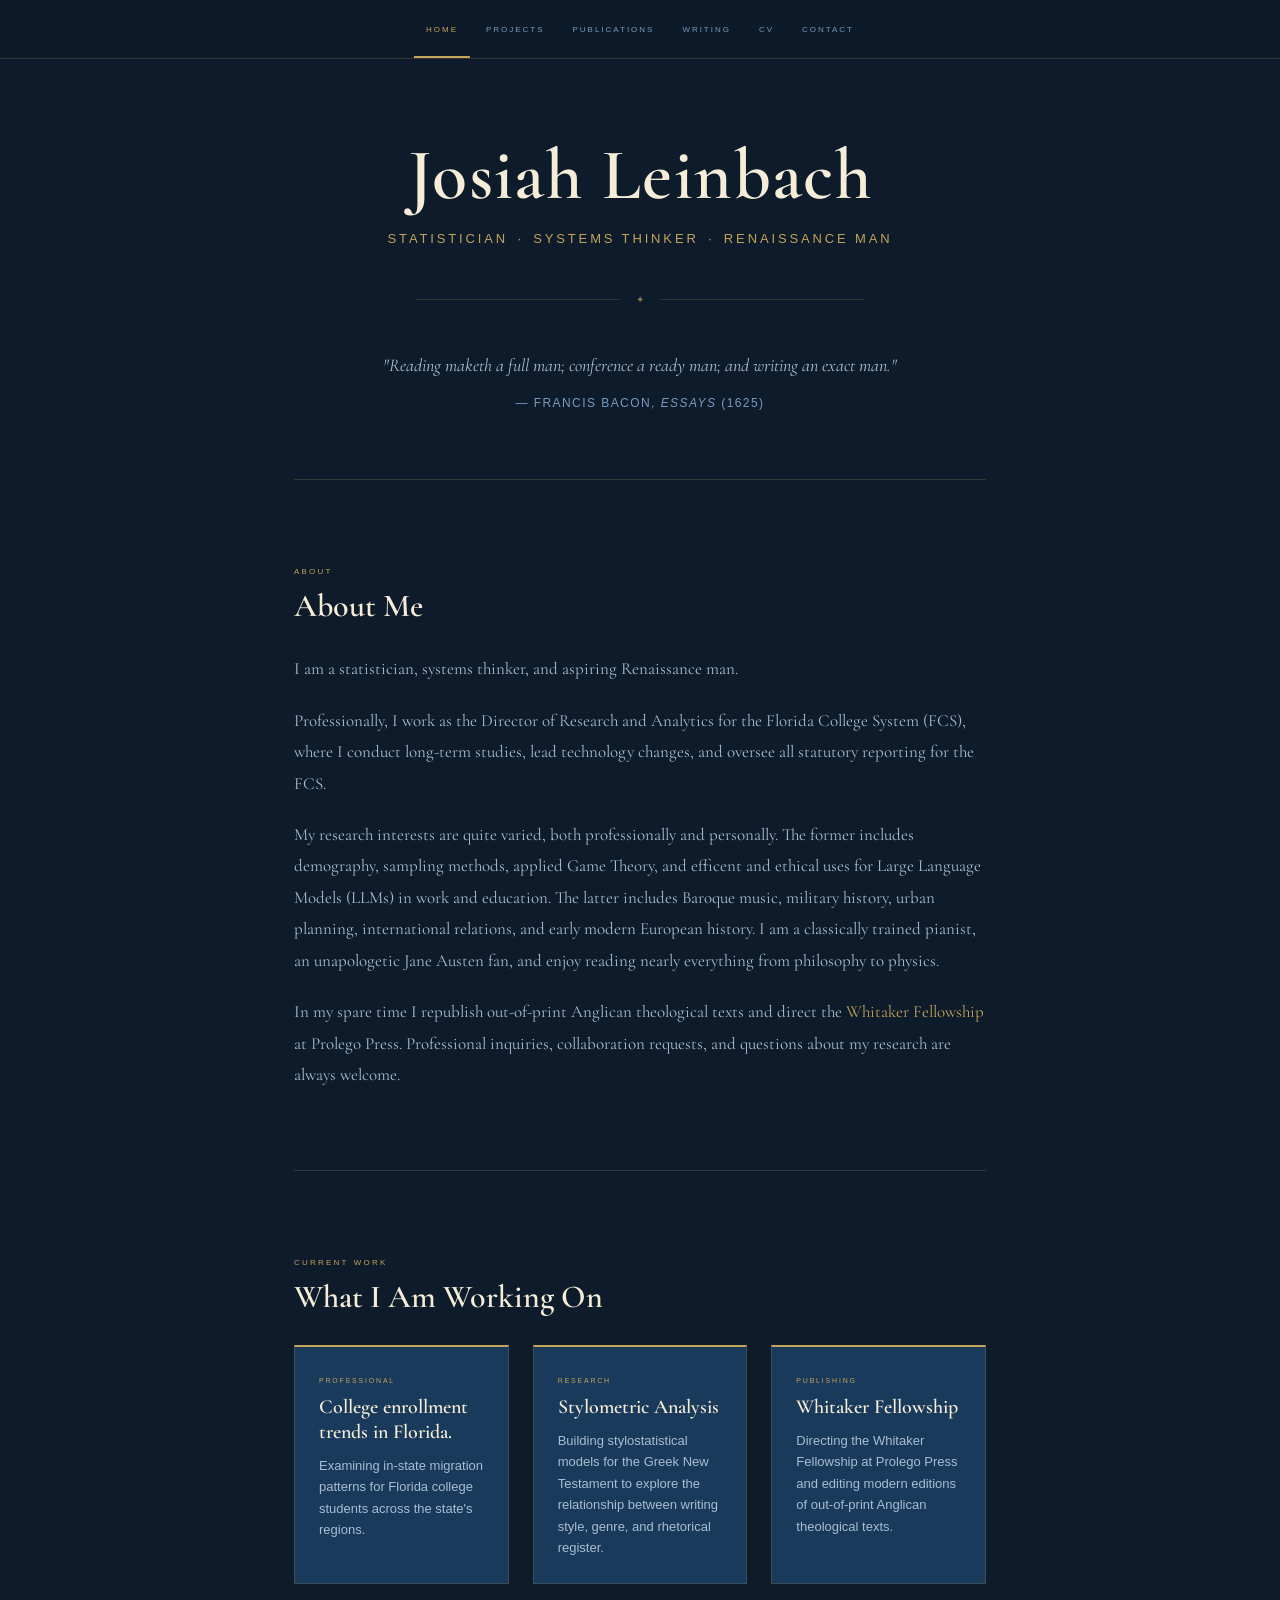
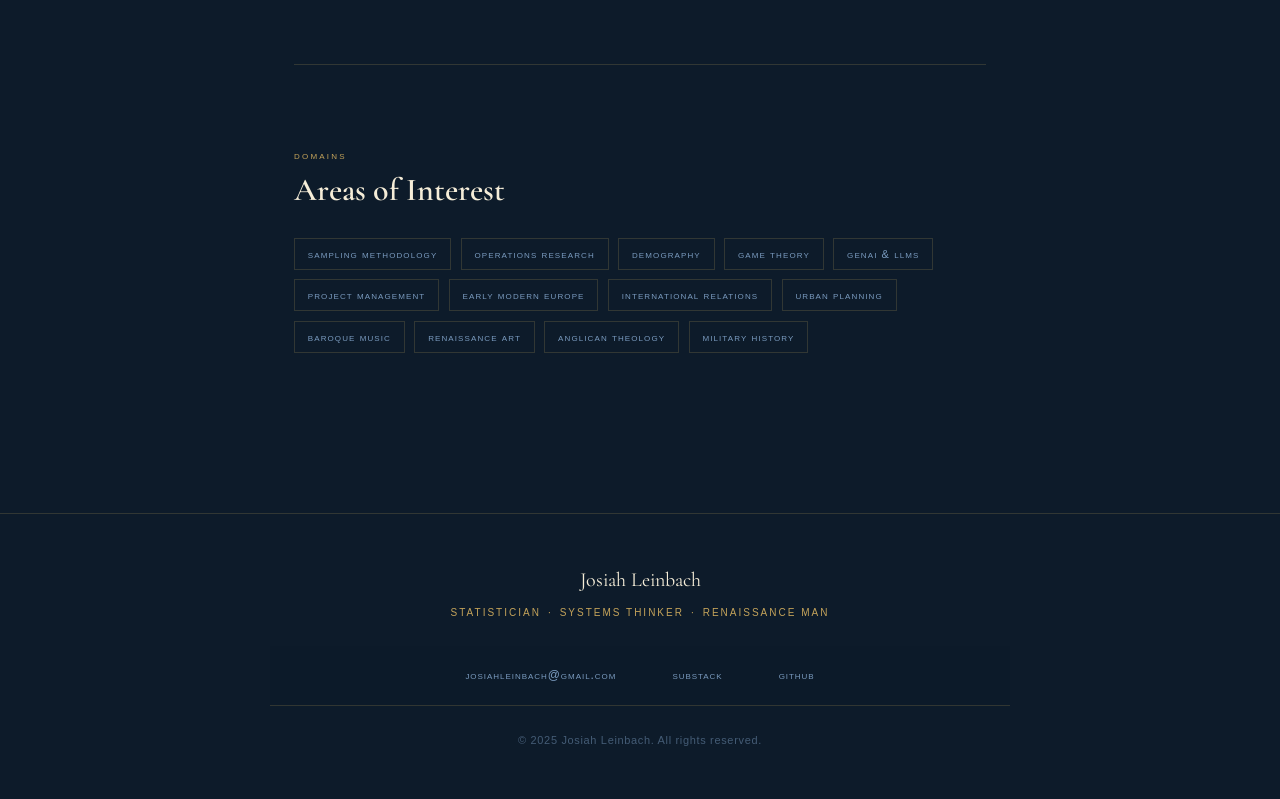
==== commit b3137847: "Update index.html" ====
--- a/index.html
+++ b/index.html
@@ -140,23 +140,19 @@
       <div class="prose">
         <p>
           I am a statistician, systems thinker, and aspiring Renaissance man.
-          I earned a B.A. in History from Hillsdale College (2020), where I was
-          a Winston Churchill Fellow in History and Military History. I later earned
-          an M.S. in Applied Statistics and M.A. in Economics from Bowling Green
-          State University (2025). 
-        </p>
-        <p>
-          My professional research interests span sampling methodology,
-          stylostatistical analysis, demography, transit optimization, human
-          performance, applications of Game Theory and Decision Theory, and the
-          ethical and efficient use of large language models in research and
-          organizational workflows.
-        </p>
-        <p>
-          Beyond statistics and economics, I study international relations, social psychology,
-          early modern Europe, military history, urban planning, Baroque music, and
-          Renaissance art. I am a classically trained pianist, an unapologetic
-          Jane Austen reader, and read across nearly every field from philosophy
+        </p>
+        <p>
+          Professionally, I work as the Director of Research and Analytics for the 
+          Florida College System (FCS), where I conduct long-term studies, lead technology 
+          changes, and oversee all statutory reporting for the FCS. 
+        </p>
+        <p>
+          My research interests are quite varied, both professionally and personally. The
+          former includes demography, sampling methods, applied Game Theory, and efficent
+          and ethical uses for Large Language Models (LLMs) in work and education. The 
+          latter includes Baroque music, military history, urban planning, international
+          relations, and early modern European history. I am a classically trained pianist,
+          an unapologetic Jane Austen fan, and enjoy reading nearly everything from philosophy
           to physics.
         </p>
         <p>
@@ -196,7 +192,7 @@
           <!-- Small discipline tag above the title -->
           <p class="work-tag">Professional</p>
           <!-- Title of the role or project -->
-          <h3 class="work-title">Enrollment trends in the Florida College System (FCS)</h3>
+          <h3 class="work-title">College enrollment trends in Florida.</h3>
           <!-- One or two sentences describing what you do -->
           <p class="work-desc">Examining in-state migration patterns for Florida college students across the state's regions.</p>
         </div>
@@ -212,7 +208,7 @@
         <div class="work-item">
           <p class="work-tag">Publishing</p>
           <h3 class="work-title">Whitaker Fellowship</h3>
-          <p class="work-desc">Directing the Whitaker Fellowship at Prolego Press.</p>
+          <p class="work-desc">Directing the Whitaker Fellowship at Prolego Press and editing modern editions of out-of-print Anglican theological texts.</p>
         </div>
 
       </div>
@@ -237,18 +233,15 @@
       <div class="interests-grid">
         <!-- Professional interests -->
         <span class="interest-tag">Sampling Methodology</span>
-        <span class="interest-tag">Stylostatistics</span>
         <span class="interest-tag">Operations Research</span>
         <span class="interest-tag">Demography</span>
         <span class="interest-tag">Game Theory</span>
-        <span class="interest-tag">Decision Theory</span>
         <span class="interest-tag">GenAI &amp; LLMs</span>
         <span class="interest-tag">Project Management</span>
         <!-- Intellectual interests -->
         <span class="interest-tag">Early Modern Europe</span>
         <span class="interest-tag">International Relations</span>
         <span class="interest-tag">Urban Planning</span>
-        <span class="interest-tag">Social Psychology</span>
         <span class="interest-tag">Baroque Music</span>
         <span class="interest-tag">Renaissance Art</span>
         <span class="interest-tag">Anglican Theology</span>
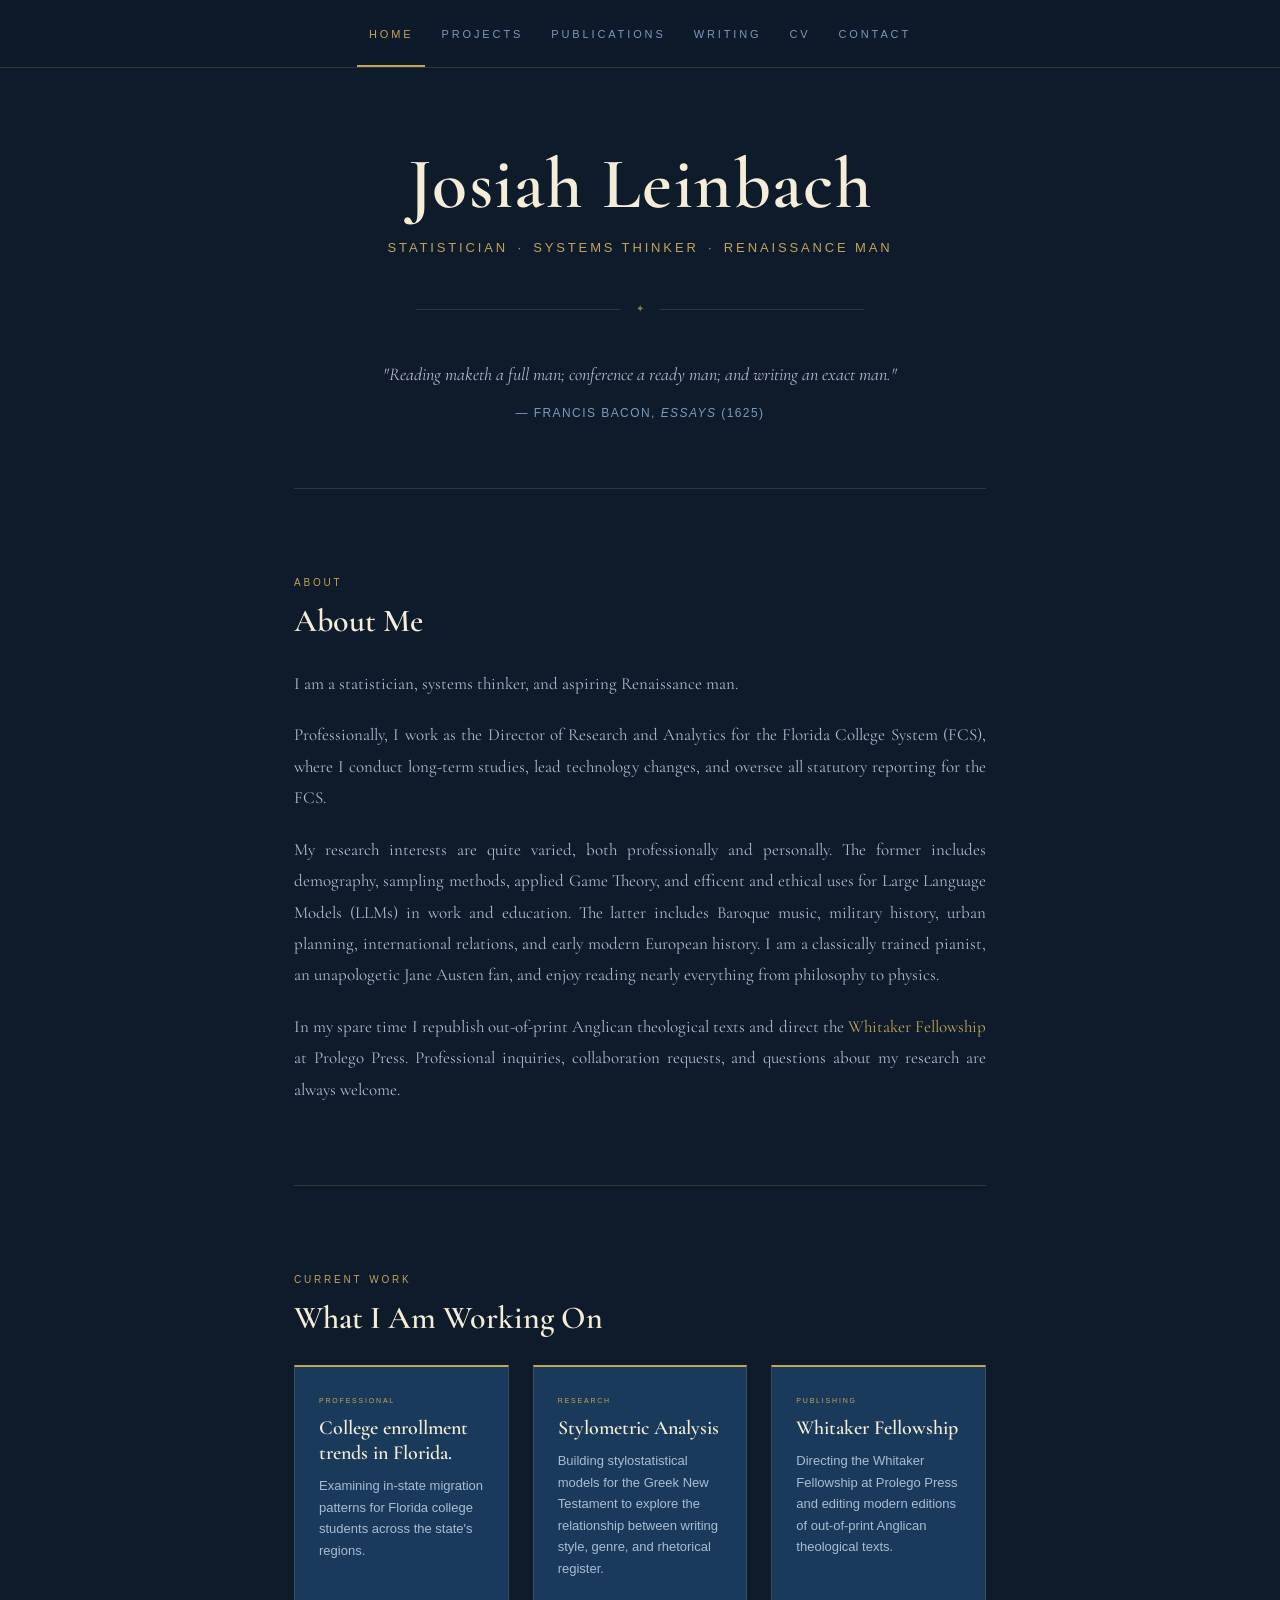
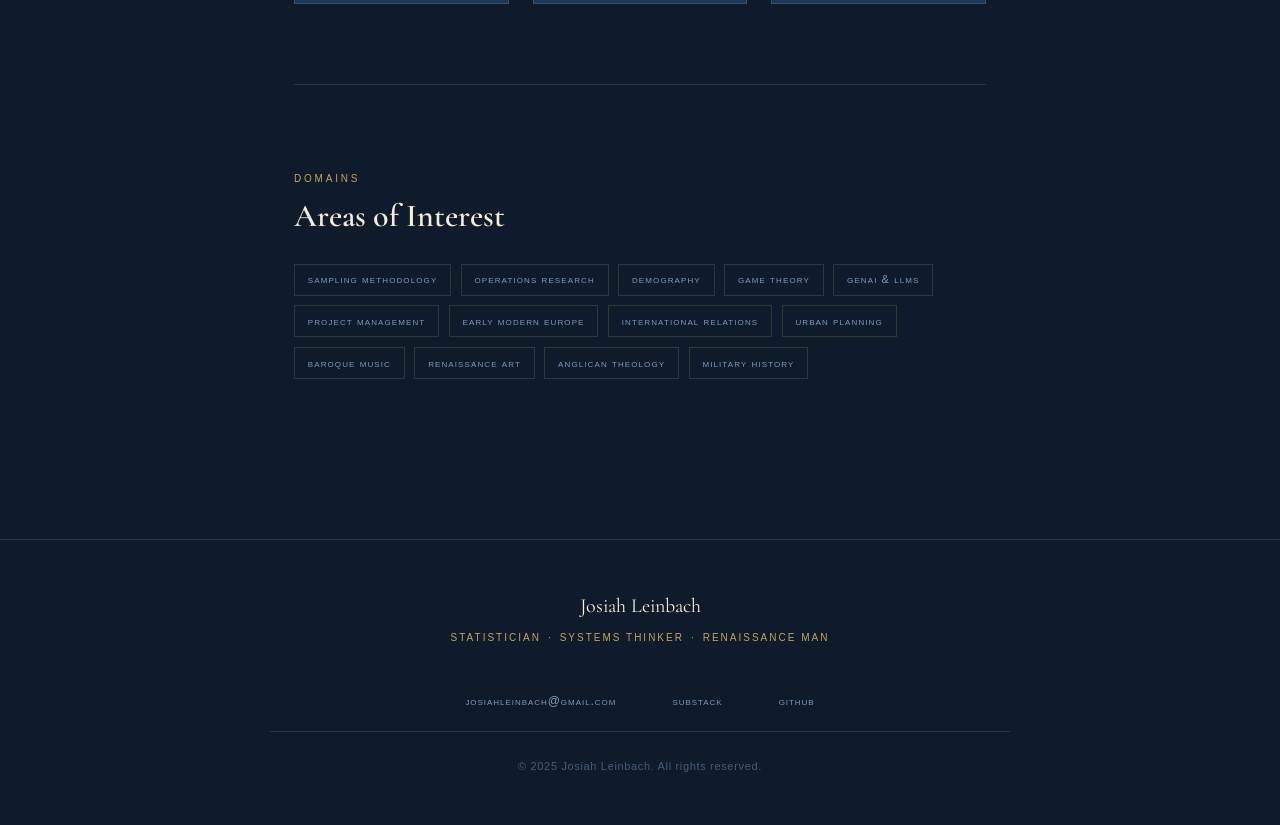
==== commit b53f3fd6: "Added page fade-in for index.html" ====
--- a/index.html
+++ b/index.html
@@ -44,7 +44,7 @@
   <link rel="stylesheet" href="styles.css">
 </head>
 
-<body>
+<body class="fade-in-page">
 
   <!-- ============================================================
     SECTION: NAVIGATION
--- a/styles.css
+++ b/styles.css
@@ -141,7 +141,7 @@
    versions of capital letters — a classical typographic convention. */
 .section-label {
   font-family: var(--font-sans);
-  font-size: 0.6875rem;    /* 11px */
+  font-size: 0.875rem;    /* 14px */
   font-variant: small-caps;
   letter-spacing: 0.2em;   /* Wide tracking — key to the Gill Sans look */
   color: var(--color-accent);
@@ -164,6 +164,7 @@
 .prose p {
   color: var(--color-text-body);
   margin-bottom: 1.25rem;
+  text-align: justify;
 }
 
 /* Remove the bottom margin from the last paragraph in any prose block
@@ -210,7 +211,7 @@
 /* Individual nav links: Gill Sans, small caps, widely tracked */
 nav a {
   font-family: var(--font-sans);
-  font-size: 0.6875rem;    /* 11px */
+  font-size: 1rem;    /* 16px */
   font-variant: small-caps;
   letter-spacing: 0.18em;
   text-transform: lowercase;
